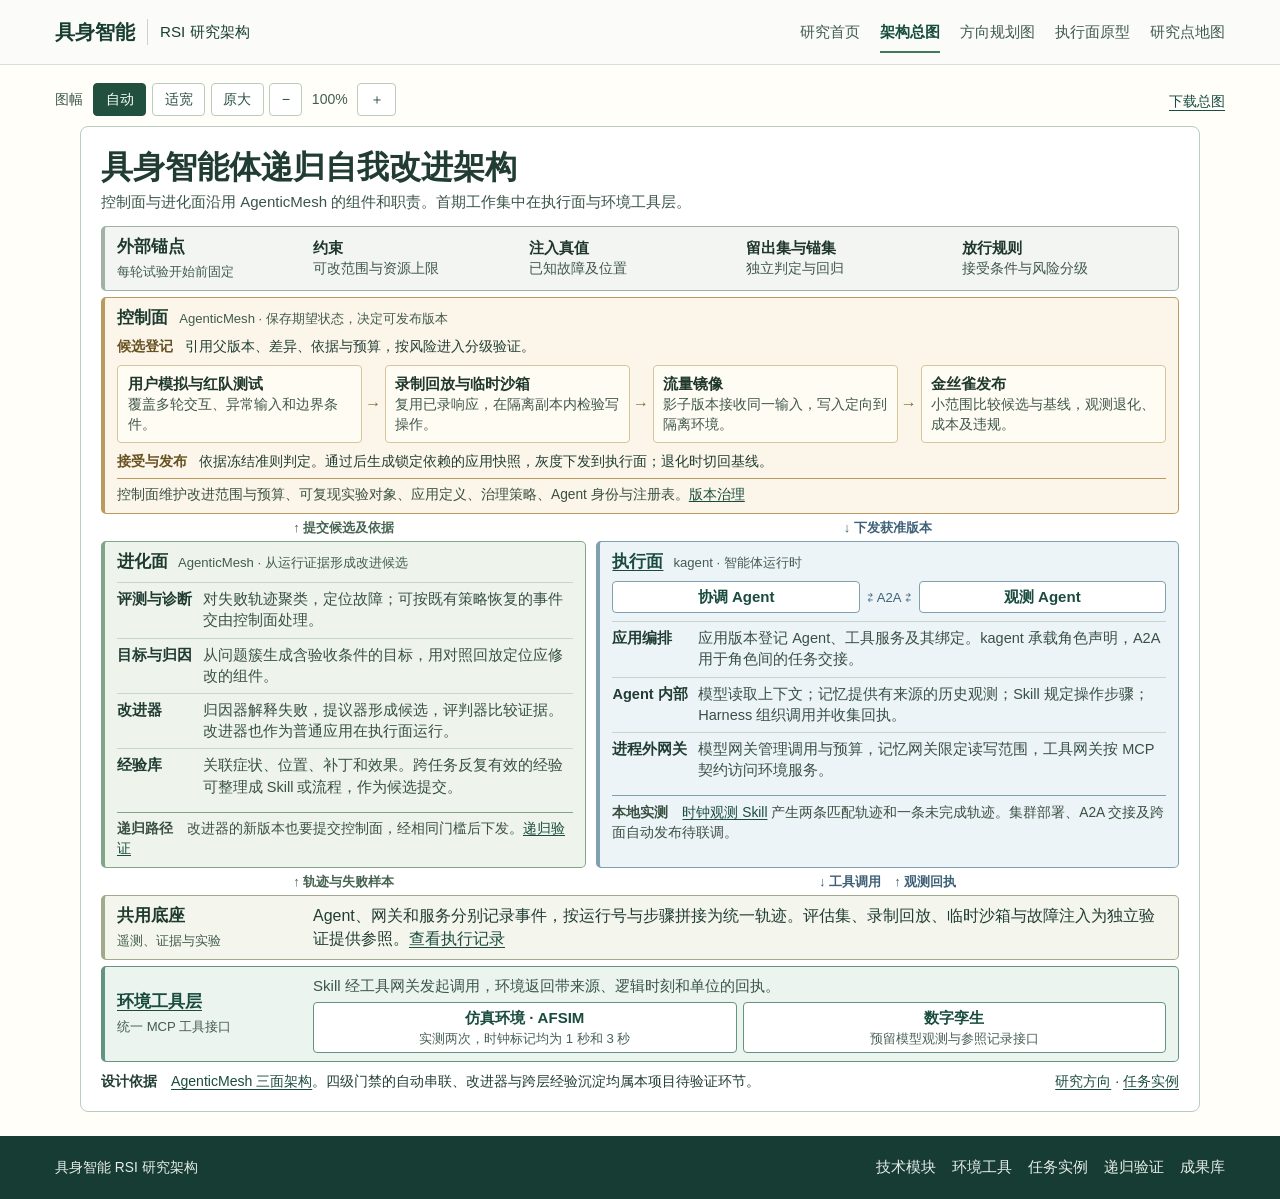
==== architecture.html @ 50df6689 "Restore the research homepage and document the AgenticMesh design baseline" ====
<!doctype html>
<html lang="zh-CN"><head><meta charset="utf-8"><meta name="viewport" content="width=device-width,initial-scale=1">
<meta name="theme-color" content="#123c36"><meta name="description" content="三面架构总览，含组件关系、证据流向、验证状态和环境接入。">
<title>架构总图 · 具身智能 RSI</title>
<link rel="stylesheet" href="./framework.css">
<link rel="stylesheet" href="./guide.css?v=overview-2">
<script src="./framework.js?v=overview-2" defer></script>
<script src="./diagram-view.js" defer></script>
</head>
<body id="top" data-page="architecture"><a class="skip" href="#content">跳到正文</a>
<header class="site-guide"><div class="guide-wrap guide-bar"><a class="guide-brand" href="./index.html"><b>具身智能</b><span>RSI 研究架构</span></a><nav class="guide-nav" aria-label="主导航"><a href="./index.html">研究首页</a><a href="./architecture.html" aria-current="page">架构总图</a><a href="./directions.html">方向规划图</a><a href="./execution.html">执行面原型</a><a href="./topics.html">研究点地图</a></nav></div></header>
<main id="content">
<section class="diagram-page" id="architecture"><div class="diagram-view">
<a class="export-poster" download href="./rsi-architecture-v1.6.jpg">下载总图</a>
<div class="diagram-tools" role="group" aria-label="架构总图缩放" hidden>
  <span class="zoom-label">图幅</span><button type="button" data-zoom="auto" aria-pressed="true">自动</button><button type="button" data-zoom="fit" aria-pressed="false">适宽</button><button type="button" data-zoom="original" aria-pressed="false">原大</button>
  <button type="button" data-zoom="smaller" aria-label="缩小图幅">−</button><span class="zoom-amount" aria-live="polite"></span><button type="button" data-zoom="larger" aria-label="放大图幅">＋</button><span class="pan-hint" hidden>可横向滚动查看</span>
</div>
<div class="diagram-scroll" tabindex="0" role="region" aria-label="架构总图图面"><div class="diagram-stage"><div class="diagram-sheet"><figure class="overview-poster" id="framework" aria-labelledby="poster-title">
<figcaption class="poster-heading"><div><h1 id="poster-title">具身智能体递归自我改进架构</h1><p>控制面与进化面沿用 AgenticMesh 的组件和职责。首期工作集中在执行面与环境工具层。</p></div></figcaption>
<div class="poster-band frozen"><div class="poster-label"><h2>外部锚点</h2><small>每轮试验开始前固定</small></div><div class="anchor-terms"><span><b>约束</b>可改范围与资源上限</span><span><b>注入真值</b>已知故障及位置</span><span><b>留出集与锚集</b>独立判定与回归</span><span><b>放行规则</b>接受条件与风险分级</span></div></div>
<section class="poster-band decision wide-band" id="control"><div class="poster-label"><h2>控制面</h2><small>AgenticMesh · 保存期望状态，决定可发布版本</small></div>
<div class="gate-ends"><b>候选登记</b><span>引用父版本、差异、依据与预算，按风险进入分级验证。</span></div>
<ol class="gates"><li><b>用户模拟与红队测试</b><span>覆盖多轮交互、异常输入和边界条件。</span></li><li><b>录制回放与临时沙箱</b><span>复用已录响应，在隔离副本内检验写操作。</span></li><li><b>流量镜像</b><span>影子版本接收同一输入，写入定向到隔离环境。</span></li><li><b>金丝雀发布</b><span>小范围比较候选与基线，观测退化、成本及违规。</span></li></ol>
<div class="gate-ends"><b>接受与发布</b><span>依据冻结准则判定。通过后生成锁定依赖的应用快照，灰度下发到执行面；退化时切回基线。</span></div>
<p class="plane-foot">控制面维护改进范围与预算、可复现实验对象、应用定义、治理策略、Agent 身份与注册表。<a href="./modules.html#work-release">版本治理</a></p></section>
<div class="direction-lines"><span>↑ 提交候选及依据</span><span>↓ 下发获准版本</span></div>
<div class="poster-pair"><section class="poster-plane evolve" id="evolution"><div class="poster-label"><h2>进化面</h2><small>AgenticMesh · 从运行证据形成改进候选</small></div>
<dl class="plane-spec"><div><dt>评测与诊断</dt><dd>对失败轨迹聚类，定位故障；可按既有策略恢复的事件交由控制面处理。</dd></div>
<div><dt>目标与归因</dt><dd>从问题簇生成含验收条件的目标，用对照回放定位应修改的组件。</dd></div>
<div><dt>改进器</dt><dd>归因器解释失败，提议器形成候选，评判器比较证据。改进器也作为普通应用在执行面运行。</dd></div>
<div><dt>经验库</dt><dd>关联症状、位置、补丁和效果。跨任务反复有效的经验可整理成 Skill 或流程，作为候选提交。</dd></div></dl>
<p class="plane-foot"><b>递归路径</b>　改进器的新版本也要提交控制面，经相同门槛后下发。<a href="./recursion.html">递归验证</a></p></section>
<section class="poster-plane run" id="execution"><div class="poster-label"><h2><a href="./execution.html">执行面</a></h2><small>kagent · 智能体运行时</small></div>
<div class="role-flow"><a href="./modules.html#work-runtime">协调 Agent</a><span>⇄ A2A ⇄</span><a href="./execution.html">观测 Agent</a></div>
<dl class="plane-spec"><div><dt>应用编排</dt><dd>应用版本登记 Agent、工具服务及其绑定。kagent 承载角色声明，A2A 用于角色间的任务交接。</dd></div>
<div><dt>Agent 内部</dt><dd>模型读取上下文；记忆提供有来源的历史观测；Skill 规定操作步骤；Harness 组织调用并收集回执。</dd></div>
<div><dt>进程外网关</dt><dd>模型网关管理调用与预算，记忆网关限定读写范围，工具网关按 MCP 契约访问环境服务。</dd></div></dl>
<p class="plane-foot"><b>本地实测</b>　<a href="./execution.html">时钟观测 Skill</a> 产生两条匹配轨迹和一条未完成轨迹。集群部署、A2A 交接及跨面自动发布待联调。</p></section></div>
<div class="direction-lines"><span>↑ 轨迹与失败样本</span><span>↓ 工具调用　↑ 观测回执</span></div>
<div class="poster-band evidence"><div class="poster-label"><h2>共用底座</h2><small>遥测、证据与实验</small></div><div>Agent、网关和服务分别记录事件，按运行号与步骤拼接为统一轨迹。评估集、录制回放、临时沙箱与故障注入为独立验证提供参照。<a href="./execution.html#execution-prototype">查看执行记录</a></div></div>
<div class="poster-band environment" id="environment-tools"><div class="poster-label"><h2><a href="./environment.html">环境工具层</a></h2><small>统一 MCP 工具接口</small></div><div class="env-content"><p>Skill 经工具网关发起调用，环境返回带来源、逻辑时刻和单位的回执。</p><div class="poster-nodes"><a href="./environment.html#tool-contract"><strong>仿真环境 · AFSIM</strong><span>实测两次，时钟标记均为 1 秒和 3 秒</span></a><a href="./environment.html#digital-twin"><strong>数字孪生</strong><span>预留模型观测与参照记录接口</span></a></div></div></div>
<div class="poster-use"><span><b>设计依据</b>　<a href="http://admire.buaanlsde.cn/rsi/three-planes.html">AgenticMesh 三面架构</a>。四级门禁的自动串联、改进器与跨层经验沉淀均属本项目待验证环节。</span><span><a href="./directions.html">研究方向</a> · <a href="./cases.html">任务实例</a></span></div>
</figure></div></div></div>
</div></section>
</main>
<footer class="site-foot"><div class="guide-wrap"><span>具身智能 RSI 研究架构</span><nav aria-label="技术资料"><a href="./modules.html">技术模块</a><a href="./environment.html">环境工具</a><a href="./cases.html">任务实例</a><a href="./recursion.html">递归验证</a><a href="./assets.html">成果库</a></nav></div></footer>
</body></html>
---- framework.css ----
:root {
  color-scheme: light;
  --ink: #19352f;
  --muted: #496259;
  --green: #174e43;
  --line: #ccd7cd;
  --pale: #eef3eb;
  --cream: #fffef9;
  --gold: #ad531f;
  --sans: Inter, "Microsoft YaHei", "PingFang SC", sans-serif;
  --serif: "Noto Serif CJK SC", "Source Han Serif SC", SimSun, serif;
  --mono: "IBM Plex Mono", Consolas, monospace;
}
* { box-sizing: border-box; }
html { scroll-behavior: smooth; scroll-padding-top: 1rem; }
body { margin: 0; background: var(--cream); color: var(--ink); font: 1rem/1.75 var(--sans); }
h1, h2, h3, p, figure, ol { margin: 0; }
a { color: var(--green); text-underline-offset: .25em; }
a:focus-visible, summary:focus-visible { outline: 3px solid #ac642d; outline-offset: 4px; }
.wrap { width: min(1170px, calc(100% - 80px)); margin-inline: auto; }
.skip { position: absolute; top: -80px; left: 14px; z-index: 2; padding: 9px; background: white; }
.skip:focus { top: 8px; }
.bar, nav, .brand, .actions { display: flex; align-items: center; }
.bar { justify-content: space-between; min-height: 69px; gap: 20px; }
header, .lead, .band { border-bottom: 1px solid var(--line); }
nav, .actions { gap: 23px; flex-wrap: wrap; }
nav a, .brand { text-decoration: none; }
nav a:hover, .brand:hover { text-decoration: underline; }
nav a { font-size: .91rem; }
.nav-topic { font-weight: 700; }
.brand { gap: 12px; white-space: nowrap; }
.brand b { font: 700 1.3rem/1.3 var(--serif); }
.brand span { padding-left: 12px; border-left: 1px solid var(--line); font-size: .94rem; }
.lead { background: linear-gradient(110deg,#eff3e9,#f5f5eb); }
.lead-inner { display: grid; grid-template-columns: 1.03fr 1fr; gap: 7%; align-items: center; padding-block: clamp(48px,6vw,82px); }
.kicker { color: var(--green); font-size: .82rem; font-weight: 700; letter-spacing: .07em; }
h1 { margin: 16px 0; font: 700 clamp(3.05rem,5.2vw,5rem)/1.12 var(--serif); }
h1 em { color: var(--green); font-style: normal; }
h2 { font: 700 clamp(1.75rem,3.3vw,2.75rem)/1.3 var(--serif); margin-top: 6px; }
h3 { font-size: 1.13rem; line-height: 1.6; }
.intro, .section-head>p, .domain p, .handoff p, .road p, .students p { color: var(--muted); }
.actions { margin-top: 24px; }
.button { display: inline-block; padding: .62em 1.18em; border-radius: 4px; background: var(--green); color: white; text-decoration: none; font-weight: 650; }
.button:hover { background: #216451; }
.text-link { font-size: .95rem; }
.hero-map { padding: clamp(23px,3vw,40px); color: #eff6e9; border-radius: 9px; background: radial-gradient(ellipse at bottom right,#295b4d,#143a34 80%); }
.hero-map figcaption { color: #bdd5c6; font-size: .9rem; margin-bottom: 20px; }
.map-root { position: relative; padding: 10px 8px; margin: auto auto 22px; width: fit-content; max-width: 100%; text-align: center; font: 700 clamp(1.05rem,1.8vw,1.4rem)/1.4 var(--serif); }
.map-root::after { content: ''; position: absolute; left: 50%; top: 100%; height: 23px; border-left: 1px solid #8ab09b; }
.map-branches { display: grid; grid-template-columns: repeat(3,1fr); }
.map-branches a { position: relative; display: grid; justify-items: center; gap: 3px; padding: 18px 1px 5px; color: white; text-decoration: none; }
.map-branches a:hover b { text-decoration: underline; }
.map-branches a::before { content: ''; position: absolute; top: 0; left: 0; right: 0; border-top: 1px solid #8ab09b; }
.map-branches a:first-child::before { left: 50%; }
.map-branches a:last-child::before { right: 50%; }
.map-branches a::after { content: ''; position: absolute; top: 0; left: 50%; height: 12px; border-left: 1px solid #8ab09b; }
.map-branches small, .section-id { font: .86rem/1.5 var(--mono); }
.map-branches small { color: #a9cbb6; }
.map-floor { display: flex; justify-content: space-evenly; flex-wrap: wrap; gap: 8px; margin-top: 19px; border-block: 1px solid #5e8475; padding: 9px 0; color: #dcebdc; }
.hero-map p { margin-top: 12px; color: #c1d9c7; font-size: .84rem; }
.section { padding-block: clamp(45px,5.5vw,75px); }
.section-head { display: grid; grid-template-columns: 1fr 1fr; gap: 6%; align-items: end; margin-bottom: 27px; }
.tracks, .planes, .asset-list { display: grid; grid-template-columns: repeat(3,minmax(0,1fr)); gap: 24px; }
.track, .planes article, .asset-list>div { padding: 15px 0 8px; border-top: 2px solid var(--green); }
.track p:not(.section-id), .planes p, .asset-list p { color: var(--muted); font-size: .94rem; }
.track .section-id { margin-bottom: 4px; color: var(--gold); }
.track .big-q { margin: 9px 0; color: var(--ink) !important; font-size: 1.05rem !important; font-weight: 600; }
details summary { cursor: pointer; font-weight: 600; }
.track details { font-size: .9rem; margin: 14px 0; }
.track details p { margin-top: 6px; }
.track>a { font-size: .9rem; }
.domain, .handoff { border-left: 3px solid #a2b9a4; margin-top: 25px; padding: 7px 0 7px 17px; }
.domain strong, .handoff h3 { display: block; margin-bottom: 3px; }
.band { background: var(--pale); border-top: 1px solid var(--line); }
.planes article { background: var(--cream); padding: 17px 20px 20px; }
.planes small { display: block; margin-top: 12px; color: var(--muted); }
.planes b { font-size: .93rem; }
.road { list-style: none; padding: 0; counter-reset: step; }
.road li { counter-increment: step; display: grid; grid-template-columns: 48px 1fr; gap: 12px; border-top: 1px solid var(--line); padding: 14px 0; }
.road li::before { content: counter(step, decimal-leading-zero); color: var(--gold); font: 1rem/1.75 var(--mono); }
.road small { color: var(--green); }
.asset-list span { display: block; color: var(--muted); font-size: .82rem; }
.asset-list a { font-weight: 650; }
.asset-link { margin-top: 18px; font-size: .9rem; }
.worked { margin-top: 22px; padding: 16px 20px; background: var(--cream); border: 1px solid var(--line); }
.worked>div { padding-top: 10px; }
.table-scroll { overflow-x: auto; }
table { width: 100%; border-collapse: collapse; margin: 8px 0 13px; font-size: .92rem; }
caption { text-align: left; padding: 4px 0; color: var(--muted); }
th, td { text-align: left; padding: 6px 10px; border-bottom: 1px solid var(--line); }
.students { display: grid; grid-template-columns: 1.5fr 1fr; gap: 7%; align-items: center; }
.students>div:last-child { display: grid; justify-items: start; gap: 11px; }
.students p:not(.kicker) { margin-top: 9px; }
footer { background: #153b33; color: #d3e5d6; font-size: .86rem; }
footer a { color: #eaf4e9; }
@media (max-width: 820px) {
  .wrap { width: calc(100% - 40px); }
  .bar { flex-wrap: wrap; gap: 7px; padding-block: 12px; }
  nav { gap: 8px 17px; }
  .lead-inner, .section-head { gap: 24px; }
  .tracks, .planes, .asset-list { gap: 16px; }
}
@media (max-width: 680px) {
  .lead-inner, .section-head, .students, .tracks, .planes, .asset-list { grid-template-columns: 1fr; }
  .lead-inner { padding-block: 32px; }
  .section-head { gap: 10px; }
  .hero-map { padding: 20px; }
  .students { gap: 18px; }
  .road li { grid-template-columns: 34px 1fr; }
  .bar { align-items: flex-start; }
  .actions { gap: 14px; }
  th, td { padding: 4px; }
  .worked { padding: 13px; }
}
@media (prefers-reduced-motion: reduce) {
  html { scroll-behavior: auto; }
}
@media print {
  header nav, .skip, .actions, footer { display: none; }
  .section, .lead-inner { padding-block: 16px; }
  .wrap { width: 96%; }
  .track, .planes article, .worked, .road li { break-inside: avoid; }
}
---- guide.css ----
.site-guide { background: #fbfcf9; border-bottom: 1px solid #d3dfd8; }
.guide-wrap, .diagram-page { width: min(1170px, calc(100% - 80px)); margin-inline: auto; }
.guide-bar, .guide-brand, .guide-nav { display: flex; align-items: center; }
.guide-bar { min-height: 64px; justify-content: space-between; gap: 12px 24px; }
.guide-brand { gap: 12px; color: #193d32; text-decoration: none; white-space: nowrap; }
.guide-brand b { font: 700 1.25rem/1.4 var(--serif,serif); }
.guide-brand span { border-left: 1px solid #c9d6cc; padding-left: 12px; font-size: .95rem; }
.guide-nav { flex-wrap: wrap; gap: 2px 20px; }
.guide-nav a { padding-block: 8px 6px; border-bottom: 2px solid transparent; font-size: .94rem; color: #405a50; text-decoration: none; white-space: nowrap; }
.guide-nav a:hover, .guide-nav a:focus-visible, .guide-nav a[aria-current] { color: #174d3e; border-color: #43795c; text-decoration: none; }
.guide-nav a[aria-current] { font-weight: 700; }
.home-result { display: grid; grid-template-columns: 2fr 1fr; gap: 1.75rem; padding-block: 1.3rem; border-block: 1px solid #b6c8b7; align-items: center; }
.home-result p { color: var(--muted); margin-top: .35rem; }
.home-result-links { display: grid; gap: .45rem; justify-self: end; }
.home-rows { margin: 0; }
.home-rows > div { display: grid; grid-template-columns: 12rem 1fr; gap: 1.5rem; padding-block: 1rem; border-top: 1px solid var(--line); }
.home-rows dt { font-weight: 700; }
.home-rows dd { margin: 0; color: var(--muted); }
.home-rows dd a { display: inline-block; }
.site-foot { background: #173c34; color: #e5eee8; }
.site-foot .guide-wrap { display: flex; flex-wrap: wrap; justify-content: space-between; align-items: center; gap: 10px 24px; padding-block: 19px; }
.site-foot nav { display: flex; flex-wrap: wrap; gap: 7px 16px; }
.site-foot nav a { color: #e5eee8; }
.detail-heading { margin: 5px 0 0; font: 700 clamp(1.85rem,3.2vw,2.7rem)/1.35 var(--serif); }
.twin-note { margin-top: 20px; border-top: 1px solid var(--line); padding-top: 14px; }
.twin-note h2 { font-size: 1.2rem; margin-bottom: 5px; }
.diagram-page { margin-block: 18px 24px; }
.overview-poster { padding: 1.25rem; margin: 0; background: #fff; border: 1px solid #b8ccc0; border-radius: 8px; color: #213d33; line-height: 1.45; }
.poster-heading { display: flex; gap: 10px 24px; justify-content: space-between; align-items: center; padding: 0 0 13px; }
.poster-heading h1 { font: 700 2rem/1.25 var(--serif); margin: 0 0 4px; }
.poster-heading p,.poster-plane p,.env-content p { color: #3a5448; font-size: .94rem; }
.poster-heading .poster-download { white-space: nowrap; font-weight: 650; font-size: .88rem; }
.overview-poster h2 { font: 700 1.06rem/1.4 var(--sans); margin: 0; color: #1e3a2f; }
.overview-poster a { color: #194c3e; text-underline-offset: .18em; }
.poster-band,.poster-plane { border: 1px solid var(--edge); border-left: 4px solid var(--edge); border-radius: 5px; background: var(--tint); padding: 8px 12px; }
.poster-band { display: grid; grid-template-columns: 11.5rem 1fr; align-items: center; gap: 4px 12px; }
.poster-band.frozen { --edge: #a1b1a7; --tint: #f2f5f2; margin-bottom: 6px; }
.poster-band.decision { --edge: #b99b5e; --tint: #fbf6e9; }
.poster-plane.evolve { --edge: #80a68a; --tint: #eef4ec; }
.poster-plane.run { --edge: #809faf; --tint: #edf4f8; }
.poster-band.evidence { --edge: #a2aa8d; --tint: #f4f5ed; }
.poster-band.environment { --edge: #639381; --tint: #ebf4ee; margin-top: 6px; }
.poster-label small { color: #425b50; font-size: .82rem; }
.poster-nodes { display: grid; grid-template-columns: repeat(3,minmax(0,1fr)); gap: 6px; }
.poster-nodes a,.role-flow a { display: grid; place-content: center; min-height: 40px; padding: 4px 7px; border: 1px solid var(--edge); border-radius: 4px; background: #fff; text-align: center; text-decoration: none; }
.poster-nodes a:hover,.role-flow a:hover { text-decoration: underline; background: #f7faf7; }
.poster-nodes strong,.role-flow a { font-size: .94rem; }
.poster-nodes span { font-size: .82rem; color: #486155; }
.direction-lines { display: grid; grid-template-columns: 1fr 1.2fr; align-items: center; gap: 10px; text-align: center; padding-block: 4px; font-size: .82rem; font-weight: 650; color: #476451; }
.direction-lines span+span { color: #3f6178; }
.poster-pair { display: grid; grid-template-columns: 1fr 1.2fr; gap: 10px; }
.poster-plane .poster-label { display: flex; flex-wrap: wrap; align-items: baseline; gap: 2px 10px; }
.poster-plane .poster-nodes,.role-flow { margin: 7px 0; }
.poster-plane p + p { margin-top: 5px; }
.role-flow { display: grid; grid-template-columns: 1fr auto 1fr; align-items: center; gap: 7px; }
.role-flow span { font-size: .82rem; color: #3f6178; }
.role-flow a { min-height: 32px; font-weight: 650; }
.env-content .poster-nodes { grid-template-columns: 1fr 1fr; margin-top: 5px; }
.poster-use { display: flex; justify-content: space-between; align-items: baseline; flex-wrap: wrap; gap: 6px 14px; padding-top: 9px; font-size: .88rem; }
.anchor-terms, .gates { display: grid; grid-template-columns: repeat(4,minmax(0,1fr)); gap: .8rem; }
.anchor-terms span, .gates span { display: block; color: #40574b; font-size: .86rem; }
.anchor-terms b, .gates b { display: block; color: #20382c; font-size: .94rem; }
.wide-band { display: block; }
.wide-band .poster-label { display: flex; align-items: baseline; gap: .7rem; }
.gate-ends { display: flex; align-items: baseline; gap: .75rem; margin-top: .4rem; font-size: .9rem; }
.gate-ends b { flex: none; color: #695222; }
.gates { list-style: none; margin: .5rem 0; padding: 0; gap: 1.4rem; }
.gates li { position: relative; background: #fffcf4; border: 1px solid #d8c59a; border-radius: 4px; padding: .45rem .6rem; }
.gates li:not(:last-child)::after { content: '→'; position: absolute; top: 50%; left: calc(100% + .23rem); transform: translateY(-50%); color: #866a37; }
.plane-spec { margin: .5rem 0; font-size: .91rem; }
.plane-spec > div { display: grid; grid-template-columns: 5.5em 1fr; gap: .35rem; border-top: 1px solid #c6d6cb; padding: .38rem 0; }
.plane-spec dt { font-weight: 650; }
.plane-spec dd { margin: 0; color: #385045; }
.overview-poster .plane-foot { border-top: 1px solid var(--edge); margin-top: .4rem; padding-top: .4rem; color: #3a5042; font-size: .86rem; }
.diagram-view { min-width: 0; }
.export-poster { float: right; font-size: .9rem; padding-block: .35rem; margin-left: .6rem; }
.diagram-scroll { clear: both; }
.diagram-tools { display: flex; align-items: center; flex-wrap: wrap; gap: .35rem; margin: 0 0 .65rem; font: .875rem/1.5 var(--sans); color: #425c50; }
.diagram-tools [hidden], .diagram-tools[hidden] { display: none; }
.zoom-label { margin-right: .3rem; }
.diagram-tools button { font: inherit; border: 1px solid #baccc0; border-radius: 4px; color: #294e40; background: white; padding: .3rem .72rem; cursor: pointer; }
.diagram-tools button[aria-pressed="true"] { background: #21503e; border-color: #21503e; color: white; }
.zoom-amount { min-width: 3.1em; text-align: center; font-variant-numeric: tabular-nums; }
.diagram-tools button:disabled { opacity: .45; }
.diagram-scroll { max-width: 100%; overflow-x: auto; overscroll-behavior-x: contain; }
.diagram-scroll:focus-visible { outline: 2px solid #43795c; outline-offset: 2px; }
.diagram-stage { position: relative; width: 70rem; margin-inline: auto; overflow: hidden; }
.diagram-sheet { display: flow-root; width: 70rem; transform-origin: left top; }
.diagram-sheet .layer-matrix { margin: 0; }
@media(max-width:800px) {
  .guide-wrap,.diagram-page { width: calc(100% - 32px); }
  .guide-bar { flex-wrap: wrap; gap: 3px 16px; padding-block: 10px 5px; }
  .guide-nav { gap: 0 12px; }
  .guide-nav a { padding-block: 6px; font-size: .9rem; }
}
@media(max-width:660px) {
  .home-rows > div,.home-result { grid-template-columns: 1fr; gap: .25rem; }
  .home-result-links { margin-top: .6rem; justify-self: start; }
  .guide-nav { width: 100%; }
}
@media print {
  .site-guide,.site-foot,.export-poster,.diagram-tools { display: none; }
  .diagram-scroll,.diagram-stage { overflow: visible; }
  .diagram-stage,.diagram-sheet { width: 100% !important; height: auto !important; transform: none !important; }
  .diagram-page { width: 100%; margin: 0; }
  .overview-poster { break-inside: avoid; print-color-adjust: exact; }
}
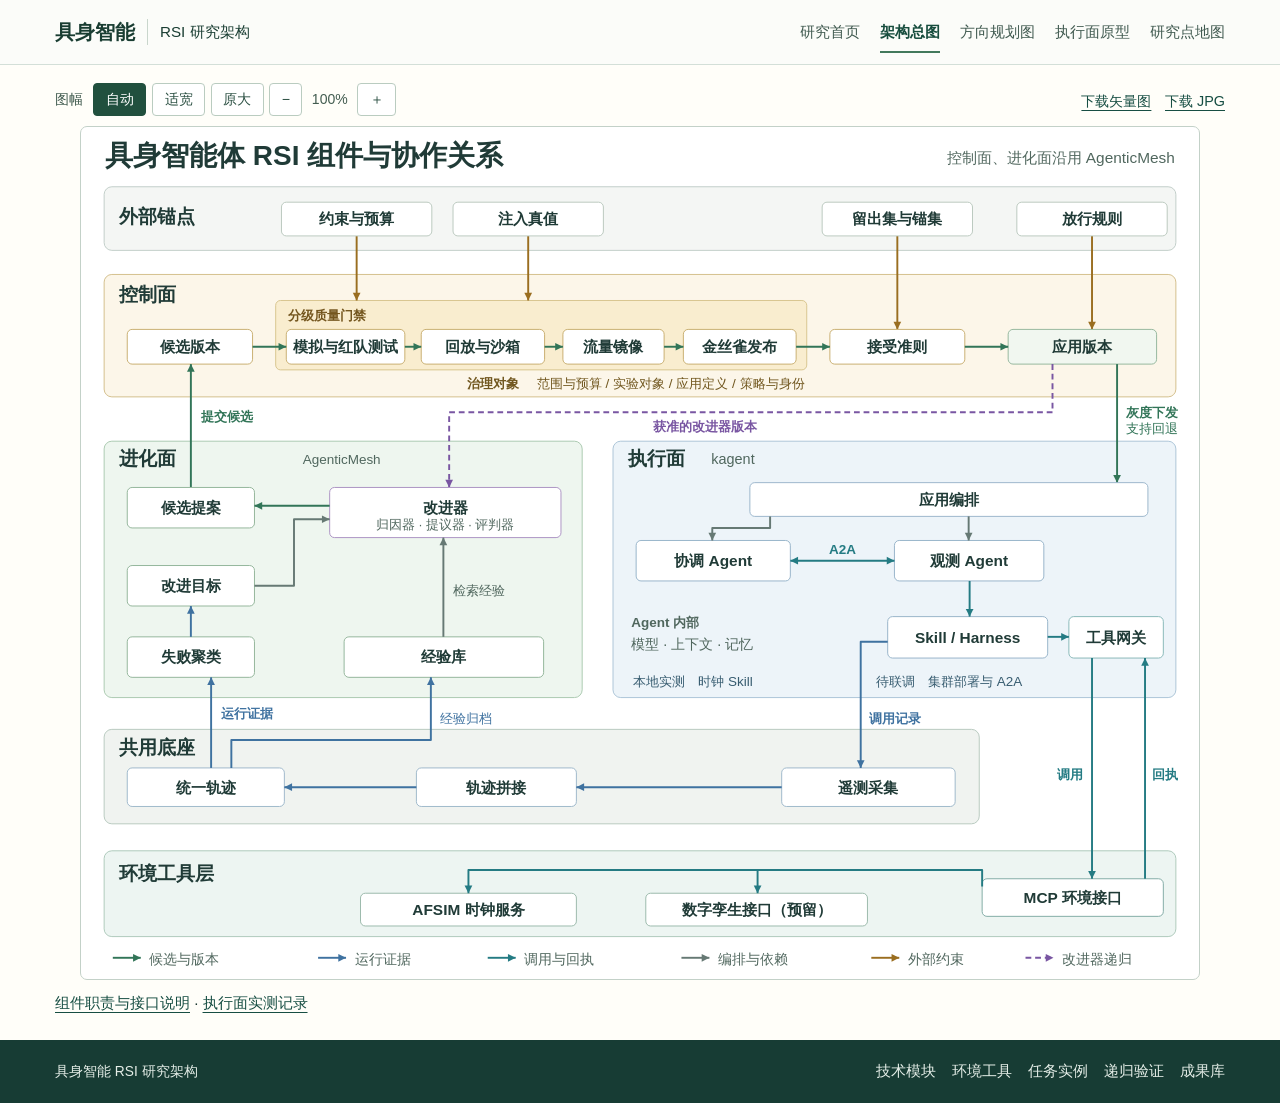
==== commit baeb1e44: "Redraw the RSI overview around component interactions and evidence flow" ====
--- a/architecture.html
+++ b/architecture.html
@@ -1,48 +1,39 @@
-<!doctype html>
-<html lang="zh-CN"><head><meta charset="utf-8"><meta name="viewport" content="width=device-width,initial-scale=1">
-<meta name="theme-color" content="#123c36"><meta name="description" content="三面架构总览，含组件关系、证据流向、验证状态和环境接入。">
-<title>架构总图 · 具身智能 RSI</title>
-<link rel="stylesheet" href="./framework.css">
-<link rel="stylesheet" href="./guide.css?v=overview-2">
-<script src="./framework.js?v=overview-2" defer></script>
+<!doctype html>
+<html lang="zh-CN"><head><meta charset="utf-8"><meta name="viewport" content="width=device-width,initial-scale=1">
+<meta name="theme-color" content="#123c36"><meta name="description" content="三面架构总览，含组件关系、证据流向、验证状态和环境接入。">
+<title>架构总图 · 具身智能 RSI</title>
+<link rel="stylesheet" href="./framework.css">
+<link rel="stylesheet" href="./guide.css?v=overview-2">
+<script src="./framework.js?v=overview-2" defer></script>
 <script src="./diagram-view.js" defer></script>
-</head>
-<body id="top" data-page="architecture"><a class="skip" href="#content">跳到正文</a>
-<header class="site-guide"><div class="guide-wrap guide-bar"><a class="guide-brand" href="./index.html"><b>具身智能</b><span>RSI 研究架构</span></a><nav class="guide-nav" aria-label="主导航"><a href="./index.html">研究首页</a><a href="./architecture.html" aria-current="page">架构总图</a><a href="./directions.html">方向规划图</a><a href="./execution.html">执行面原型</a><a href="./topics.html">研究点地图</a></nav></div></header>
-<main id="content">
-<section class="diagram-page" id="architecture"><div class="diagram-view">
-<a class="export-poster" download href="./rsi-architecture-v1.6.jpg">下载总图</a>
+<style>
+  .relation-poster { position: relative; margin: 0; border: 1px solid #c3d1c8; border-radius: 7px; background: white; }
+  .relation-poster object, .relation-poster img { display: block; width: 100%; aspect-ratio: 1160/884; height: auto; }
+  .relation-poster .fragment { position: absolute; width: 1px; height: 1px; pointer-events: none; }
+  .figure-name { position: absolute; width: 1px; height: 1px; overflow: hidden; clip-path: inset(50%); margin: 0; }
+  .map-downloads { display: flex; gap: .85rem; }
+  .map-notes { margin-top: .6rem; font-size: .94rem; }
+</style>
+</head>
+<body id="top" data-page="architecture"><a class="skip" href="#content">跳到正文</a>
+<header class="site-guide"><div class="guide-wrap guide-bar"><a class="guide-brand" href="./index.html"><b>具身智能</b><span>RSI 研究架构</span></a><nav class="guide-nav" aria-label="主导航"><a href="./index.html">研究首页</a><a href="./architecture.html" aria-current="page">架构总图</a><a href="./directions.html">方向规划图</a><a href="./execution.html">执行面原型</a><a href="./topics.html">研究点地图</a></nav></div></header>
+<main id="content">
+<section class="diagram-page" id="architecture"><div class="diagram-view">
+<div class="export-poster map-downloads"><a download href="./rsi-architecture-v1.7.svg">下载矢量图</a><a download href="./rsi-architecture-v1.7.jpg">下载 JPG</a></div>
 <div class="diagram-tools" role="group" aria-label="架构总图缩放" hidden>
   <span class="zoom-label">图幅</span><button type="button" data-zoom="auto" aria-pressed="true">自动</button><button type="button" data-zoom="fit" aria-pressed="false">适宽</button><button type="button" data-zoom="original" aria-pressed="false">原大</button>
-  <button type="button" data-zoom="smaller" aria-label="缩小图幅">−</button><span class="zoom-amount" aria-live="polite"></span><button type="button" data-zoom="larger" aria-label="放大图幅">＋</button><span class="pan-hint" hidden>可横向滚动查看</span>
+  <button type="button" data-zoom="smaller" aria-label="缩小图幅">−</button><span class="zoom-amount" aria-live="polite"></span><button type="button" data-zoom="larger" aria-label="放大图幅">＋</button><span class="pan-hint" hidden>可横向滚动查看</span>
 </div>
-<div class="diagram-scroll" tabindex="0" role="region" aria-label="架构总图图面"><div class="diagram-stage"><div class="diagram-sheet"><figure class="overview-poster" id="framework" aria-labelledby="poster-title">
-<figcaption class="poster-heading"><div><h1 id="poster-title">具身智能体递归自我改进架构</h1><p>控制面与进化面沿用 AgenticMesh 的组件和职责。首期工作集中在执行面与环境工具层。</p></div></figcaption>
-<div class="poster-band frozen"><div class="poster-label"><h2>外部锚点</h2><small>每轮试验开始前固定</small></div><div class="anchor-terms"><span><b>约束</b>可改范围与资源上限</span><span><b>注入真值</b>已知故障及位置</span><span><b>留出集与锚集</b>独立判定与回归</span><span><b>放行规则</b>接受条件与风险分级</span></div></div>
-<section class="poster-band decision wide-band" id="control"><div class="poster-label"><h2>控制面</h2><small>AgenticMesh · 保存期望状态，决定可发布版本</small></div>
-<div class="gate-ends"><b>候选登记</b><span>引用父版本、差异、依据与预算，按风险进入分级验证。</span></div>
-<ol class="gates"><li><b>用户模拟与红队测试</b><span>覆盖多轮交互、异常输入和边界条件。</span></li><li><b>录制回放与临时沙箱</b><span>复用已录响应，在隔离副本内检验写操作。</span></li><li><b>流量镜像</b><span>影子版本接收同一输入，写入定向到隔离环境。</span></li><li><b>金丝雀发布</b><span>小范围比较候选与基线，观测退化、成本及违规。</span></li></ol>
-<div class="gate-ends"><b>接受与发布</b><span>依据冻结准则判定。通过后生成锁定依赖的应用快照，灰度下发到执行面；退化时切回基线。</span></div>
-<p class="plane-foot">控制面维护改进范围与预算、可复现实验对象、应用定义、治理策略、Agent 身份与注册表。<a href="./modules.html#work-release">版本治理</a></p></section>
-<div class="direction-lines"><span>↑ 提交候选及依据</span><span>↓ 下发获准版本</span></div>
-<div class="poster-pair"><section class="poster-plane evolve" id="evolution"><div class="poster-label"><h2>进化面</h2><small>AgenticMesh · 从运行证据形成改进候选</small></div>
-<dl class="plane-spec"><div><dt>评测与诊断</dt><dd>对失败轨迹聚类，定位故障；可按既有策略恢复的事件交由控制面处理。</dd></div>
-<div><dt>目标与归因</dt><dd>从问题簇生成含验收条件的目标，用对照回放定位应修改的组件。</dd></div>
-<div><dt>改进器</dt><dd>归因器解释失败，提议器形成候选，评判器比较证据。改进器也作为普通应用在执行面运行。</dd></div>
-<div><dt>经验库</dt><dd>关联症状、位置、补丁和效果。跨任务反复有效的经验可整理成 Skill 或流程，作为候选提交。</dd></div></dl>
-<p class="plane-foot"><b>递归路径</b>　改进器的新版本也要提交控制面，经相同门槛后下发。<a href="./recursion.html">递归验证</a></p></section>
-<section class="poster-plane run" id="execution"><div class="poster-label"><h2><a href="./execution.html">执行面</a></h2><small>kagent · 智能体运行时</small></div>
-<div class="role-flow"><a href="./modules.html#work-runtime">协调 Agent</a><span>⇄ A2A ⇄</span><a href="./execution.html">观测 Agent</a></div>
-<dl class="plane-spec"><div><dt>应用编排</dt><dd>应用版本登记 Agent、工具服务及其绑定。kagent 承载角色声明，A2A 用于角色间的任务交接。</dd></div>
-<div><dt>Agent 内部</dt><dd>模型读取上下文；记忆提供有来源的历史观测；Skill 规定操作步骤；Harness 组织调用并收集回执。</dd></div>
-<div><dt>进程外网关</dt><dd>模型网关管理调用与预算，记忆网关限定读写范围，工具网关按 MCP 契约访问环境服务。</dd></div></dl>
-<p class="plane-foot"><b>本地实测</b>　<a href="./execution.html">时钟观测 Skill</a> 产生两条匹配轨迹和一条未完成轨迹。集群部署、A2A 交接及跨面自动发布待联调。</p></section></div>
-<div class="direction-lines"><span>↑ 轨迹与失败样本</span><span>↓ 工具调用　↑ 观测回执</span></div>
-<div class="poster-band evidence"><div class="poster-label"><h2>共用底座</h2><small>遥测、证据与实验</small></div><div>Agent、网关和服务分别记录事件，按运行号与步骤拼接为统一轨迹。评估集、录制回放、临时沙箱与故障注入为独立验证提供参照。<a href="./execution.html#execution-prototype">查看执行记录</a></div></div>
-<div class="poster-band environment" id="environment-tools"><div class="poster-label"><h2><a href="./environment.html">环境工具层</a></h2><small>统一 MCP 工具接口</small></div><div class="env-content"><p>Skill 经工具网关发起调用，环境返回带来源、逻辑时刻和单位的回执。</p><div class="poster-nodes"><a href="./environment.html#tool-contract"><strong>仿真环境 · AFSIM</strong><span>实测两次，时钟标记均为 1 秒和 3 秒</span></a><a href="./environment.html#digital-twin"><strong>数字孪生</strong><span>预留模型观测与参照记录接口</span></a></div></div></div>
-<div class="poster-use"><span><b>设计依据</b>　<a href="http://admire.buaanlsde.cn/rsi/three-planes.html">AgenticMesh 三面架构</a>。四级门禁的自动串联、改进器与跨层经验沉淀均属本项目待验证环节。</span><span><a href="./directions.html">研究方向</a> · <a href="./cases.html">任务实例</a></span></div>
-</figure></div></div></div>
-</div></section>
-</main>
-<footer class="site-foot"><div class="guide-wrap"><span>具身智能 RSI 研究架构</span><nav aria-label="技术资料"><a href="./modules.html">技术模块</a><a href="./environment.html">环境工具</a><a href="./cases.html">任务实例</a><a href="./recursion.html">递归验证</a><a href="./assets.html">成果库</a></nav></div></footer>
-</body></html>
+<div class="diagram-scroll" tabindex="0" role="region" aria-label="架构总图图面"><div class="diagram-stage"><div class="diagram-sheet"><figure class="relation-poster" id="framework" aria-labelledby="poster-title">
+<figcaption class="figure-name"><h1 id="poster-title">具身智能体 RSI 组件与协作关系</h1></figcaption>
+<span class="fragment" id="control" style="left:2%;top:17%"></span>
+<span class="fragment" id="evolution" style="left:2%;top:36.8%"></span>
+<span class="fragment" id="execution" style="left:47.6%;top:36.8%"></span>
+<span class="fragment" id="environment-tools" style="left:2%;top:85%"></span>
+<object data="./rsi-architecture-v1.7.svg" type="image/svg+xml" width="1160" height="884" aria-label="架构组件与协作关系。点击组件可查看技术说明。">
+<img src="./rsi-architecture-v1.7.jpg" width="1160" height="884" alt="进化面提交候选，控制面验证并下发版本。执行面经 MCP 调用环境，遥测记录拼接为轨迹后回到进化面。">
+</object></figure></div></div></div>
+</div><p class="map-notes"><a href="./modules.html">组件职责与接口说明</a> · <a href="./execution.html">执行面实测记录</a></p></section>
+</main>
+<footer class="site-foot"><div class="guide-wrap"><span>具身智能 RSI 研究架构</span><nav aria-label="技术资料"><a href="./modules.html">技术模块</a><a href="./environment.html">环境工具</a><a href="./cases.html">任务实例</a><a href="./recursion.html">递归验证</a><a href="./assets.html">成果库</a></nav></div></footer>
+</body></html>
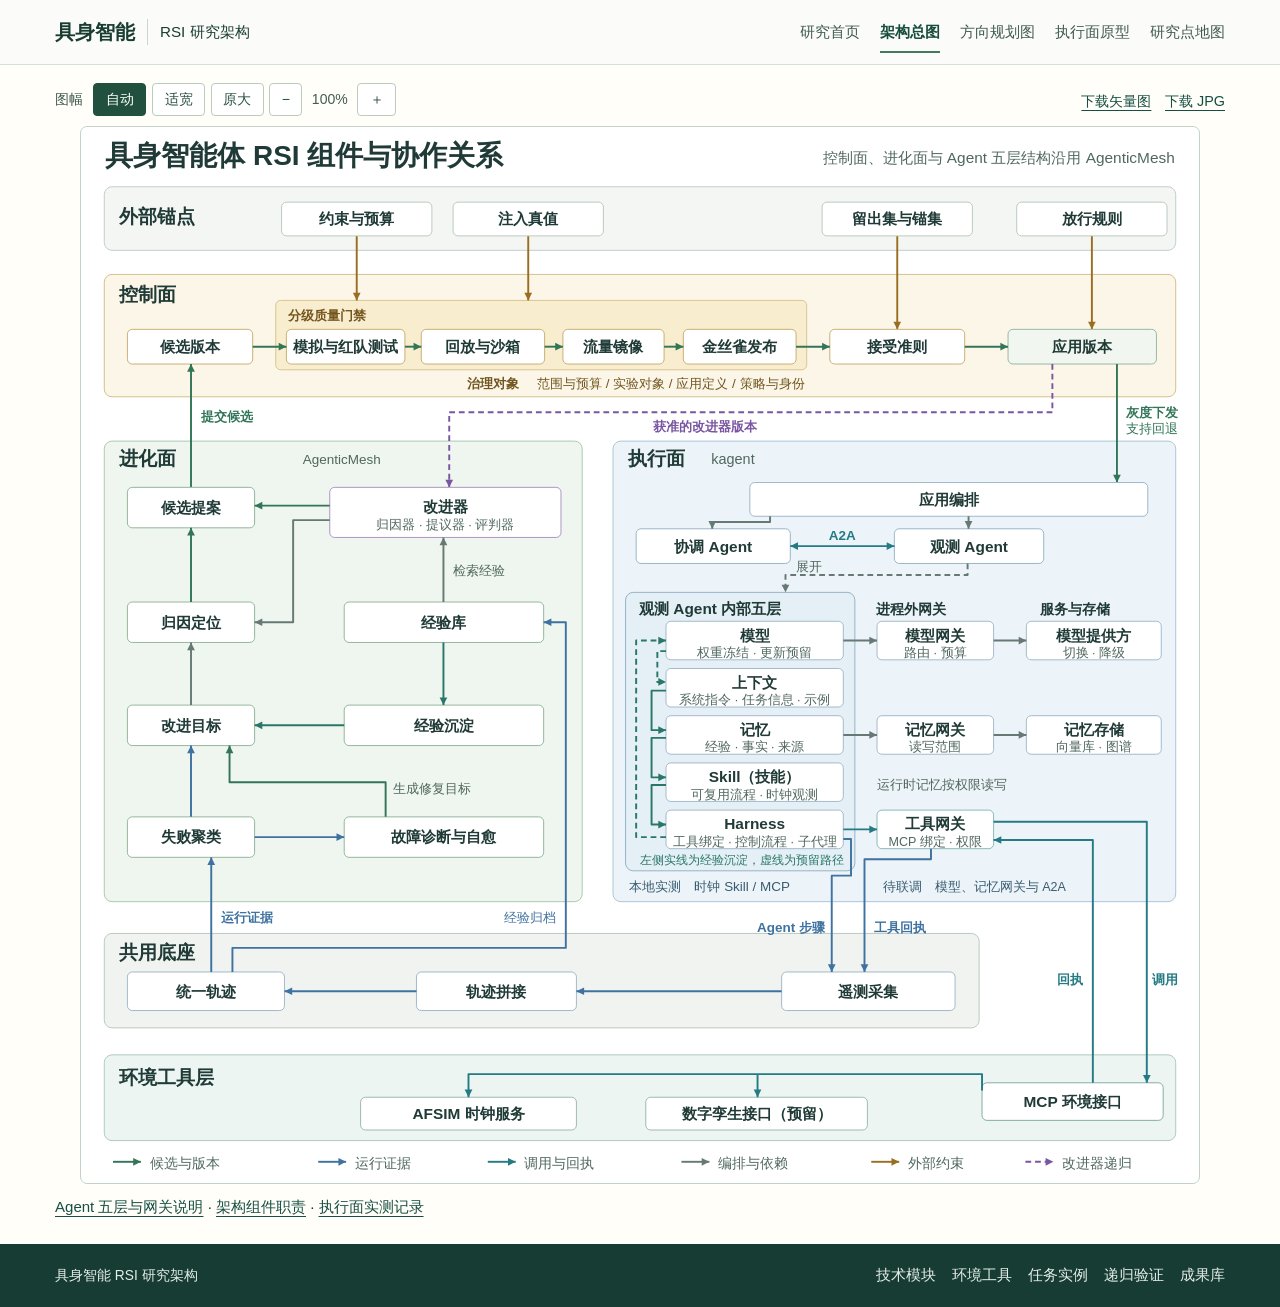
==== commit a1015dee: "Expand AgenticMesh agent layers and process-external gateways in the architecture map" ====
--- a/architecture.html
+++ b/architecture.html
@@ -8,7 +8,7 @@
 <script src="./diagram-view.js" defer></script>
 <style>
   .relation-poster { position: relative; margin: 0; border: 1px solid #c3d1c8; border-radius: 7px; background: white; }
-  .relation-poster object, .relation-poster img { display: block; width: 100%; aspect-ratio: 1160/884; height: auto; }
+  .relation-poster object, .relation-poster img { display: block; width: 100%; aspect-ratio: 1160/1096; height: auto; }
   .relation-poster .fragment { position: absolute; width: 1px; height: 1px; pointer-events: none; }
   .figure-name { position: absolute; width: 1px; height: 1px; overflow: hidden; clip-path: inset(50%); margin: 0; }
   .map-downloads { display: flex; gap: .85rem; }
@@ -19,21 +19,22 @@
 <header class="site-guide"><div class="guide-wrap guide-bar"><a class="guide-brand" href="./index.html"><b>具身智能</b><span>RSI 研究架构</span></a><nav class="guide-nav" aria-label="主导航"><a href="./index.html">研究首页</a><a href="./architecture.html" aria-current="page">架构总图</a><a href="./directions.html">方向规划图</a><a href="./execution.html">执行面原型</a><a href="./topics.html">研究点地图</a></nav></div></header>
 <main id="content">
 <section class="diagram-page" id="architecture"><div class="diagram-view">
-<div class="export-poster map-downloads"><a download href="./rsi-architecture-v1.7.svg">下载矢量图</a><a download href="./rsi-architecture-v1.7.jpg">下载 JPG</a></div>
+<div class="export-poster map-downloads"><a download href="./rsi-architecture-v1.8.svg">下载矢量图</a><a download href="./rsi-architecture-v1.8.jpg">下载 JPG</a></div>
 <div class="diagram-tools" role="group" aria-label="架构总图缩放" hidden>
   <span class="zoom-label">图幅</span><button type="button" data-zoom="auto" aria-pressed="true">自动</button><button type="button" data-zoom="fit" aria-pressed="false">适宽</button><button type="button" data-zoom="original" aria-pressed="false">原大</button>
   <button type="button" data-zoom="smaller" aria-label="缩小图幅">−</button><span class="zoom-amount" aria-live="polite"></span><button type="button" data-zoom="larger" aria-label="放大图幅">＋</button><span class="pan-hint" hidden>可横向滚动查看</span>
 </div>
 <div class="diagram-scroll" tabindex="0" role="region" aria-label="架构总图图面"><div class="diagram-stage"><div class="diagram-sheet"><figure class="relation-poster" id="framework" aria-labelledby="poster-title">
 <figcaption class="figure-name"><h1 id="poster-title">具身智能体 RSI 组件与协作关系</h1></figcaption>
-<span class="fragment" id="control" style="left:2%;top:17%"></span>
-<span class="fragment" id="evolution" style="left:2%;top:36.8%"></span>
-<span class="fragment" id="execution" style="left:47.6%;top:36.8%"></span>
-<span class="fragment" id="environment-tools" style="left:2%;top:85%"></span>
-<object data="./rsi-architecture-v1.7.svg" type="image/svg+xml" width="1160" height="884" aria-label="架构组件与协作关系。点击组件可查看技术说明。">
-<img src="./rsi-architecture-v1.7.jpg" width="1160" height="884" alt="进化面提交候选，控制面验证并下发版本。执行面经 MCP 调用环境，遥测记录拼接为轨迹后回到进化面。">
+<span class="fragment" id="control" style="left:2%;top:14%"></span>
+<span class="fragment" id="evolution" style="left:2%;top:29.7%"></span>
+<span class="fragment" id="execution" style="left:47.6%;top:29.7%"></span>
+<span class="fragment" id="agent-internals" style="left:48.7%;top:44%"></span>
+<span class="fragment" id="environment-tools" style="left:2%;top:87.8%"></span>
+<object data="./rsi-architecture-v1.8.svg" type="image/svg+xml" width="1160" height="1096" aria-label="三面架构与观测 Agent 内部五层。点击各层和网关查看职责。">
+<img src="./rsi-architecture-v1.8.jpg" width="1160" height="1096" alt="观测 Agent 含模型、上下文、记忆、Skill 和 Harness。模型与记忆分别经网关访问服务和存储，Harness 经工具网关调用环境。运行证据回到进化面，候选由控制面验证并发布。">
 </object></figure></div></div></div>
-</div><p class="map-notes"><a href="./modules.html">组件职责与接口说明</a> · <a href="./execution.html">执行面实测记录</a></p></section>
+</div><p class="map-notes"><a href="./modules.html#agent-layers">Agent 五层与网关说明</a> · <a href="./modules.html">架构组件职责</a> · <a href="./execution.html">执行面实测记录</a></p></section>
 </main>
 <footer class="site-foot"><div class="guide-wrap"><span>具身智能 RSI 研究架构</span><nav aria-label="技术资料"><a href="./modules.html">技术模块</a><a href="./environment.html">环境工具</a><a href="./cases.html">任务实例</a><a href="./recursion.html">递归验证</a><a href="./assets.html">成果库</a></nav></div></footer>
 </body></html>
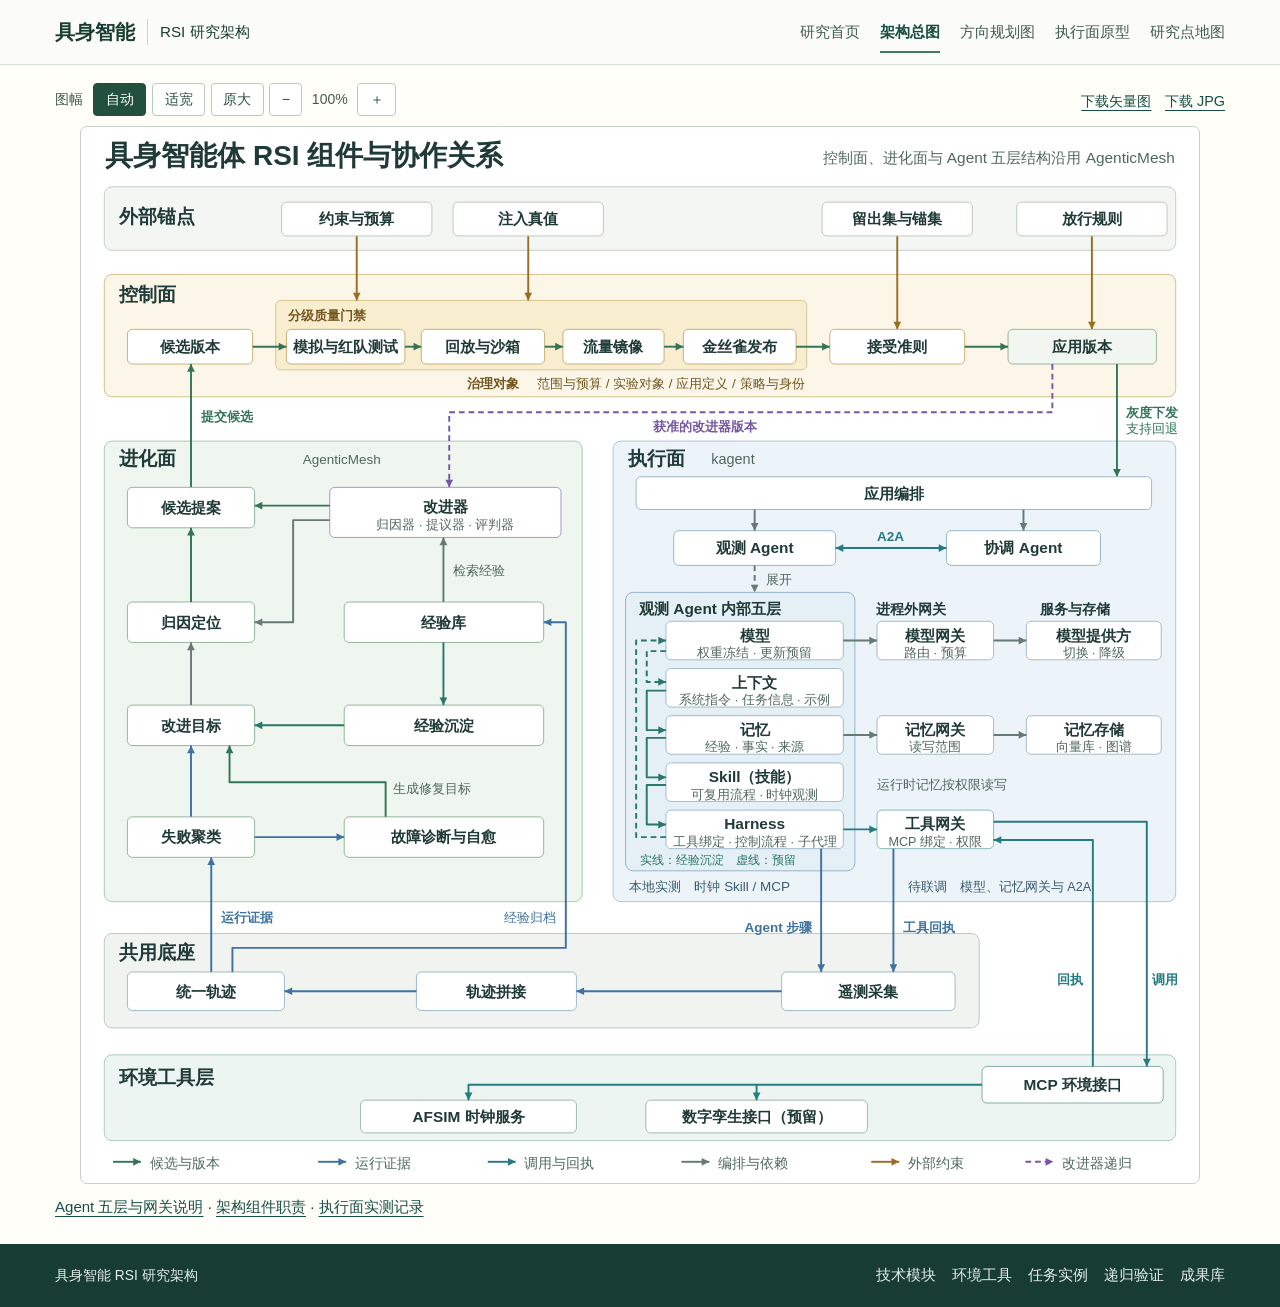
==== commit d7fd52ae: "Align architecture connectors and simplify agent and environment routing" ====
--- a/architecture.html
+++ b/architecture.html
@@ -19,7 +19,7 @@
 <header class="site-guide"><div class="guide-wrap guide-bar"><a class="guide-brand" href="./index.html"><b>具身智能</b><span>RSI 研究架构</span></a><nav class="guide-nav" aria-label="主导航"><a href="./index.html">研究首页</a><a href="./architecture.html" aria-current="page">架构总图</a><a href="./directions.html">方向规划图</a><a href="./execution.html">执行面原型</a><a href="./topics.html">研究点地图</a></nav></div></header>
 <main id="content">
 <section class="diagram-page" id="architecture"><div class="diagram-view">
-<div class="export-poster map-downloads"><a download href="./rsi-architecture-v1.8.svg">下载矢量图</a><a download href="./rsi-architecture-v1.8.jpg">下载 JPG</a></div>
+<div class="export-poster map-downloads"><a download href="./rsi-architecture-v1.8.1.svg">下载矢量图</a><a download href="./rsi-architecture-v1.8.1.jpg">下载 JPG</a></div>
 <div class="diagram-tools" role="group" aria-label="架构总图缩放" hidden>
   <span class="zoom-label">图幅</span><button type="button" data-zoom="auto" aria-pressed="true">自动</button><button type="button" data-zoom="fit" aria-pressed="false">适宽</button><button type="button" data-zoom="original" aria-pressed="false">原大</button>
   <button type="button" data-zoom="smaller" aria-label="缩小图幅">−</button><span class="zoom-amount" aria-live="polite"></span><button type="button" data-zoom="larger" aria-label="放大图幅">＋</button><span class="pan-hint" hidden>可横向滚动查看</span>
@@ -31,8 +31,8 @@
 <span class="fragment" id="execution" style="left:47.6%;top:29.7%"></span>
 <span class="fragment" id="agent-internals" style="left:48.7%;top:44%"></span>
 <span class="fragment" id="environment-tools" style="left:2%;top:87.8%"></span>
-<object data="./rsi-architecture-v1.8.svg" type="image/svg+xml" width="1160" height="1096" aria-label="三面架构与观测 Agent 内部五层。点击各层和网关查看职责。">
-<img src="./rsi-architecture-v1.8.jpg" width="1160" height="1096" alt="观测 Agent 含模型、上下文、记忆、Skill 和 Harness。模型与记忆分别经网关访问服务和存储，Harness 经工具网关调用环境。运行证据回到进化面，候选由控制面验证并发布。">
+<object data="./rsi-architecture-v1.8.1.svg" type="image/svg+xml" width="1160" height="1096" aria-label="三面架构与观测 Agent 内部五层。点击各层和网关查看职责。">
+<img src="./rsi-architecture-v1.8.1.jpg" width="1160" height="1096" alt="观测 Agent 含模型、上下文、记忆、Skill 和 Harness。模型与记忆分别经网关访问服务和存储，Harness 经工具网关调用环境。运行证据回到进化面，候选由控制面验证并发布。">
 </object></figure></div></div></div>
 </div><p class="map-notes"><a href="./modules.html#agent-layers">Agent 五层与网关说明</a> · <a href="./modules.html">架构组件职责</a> · <a href="./execution.html">执行面实测记录</a></p></section>
 </main>
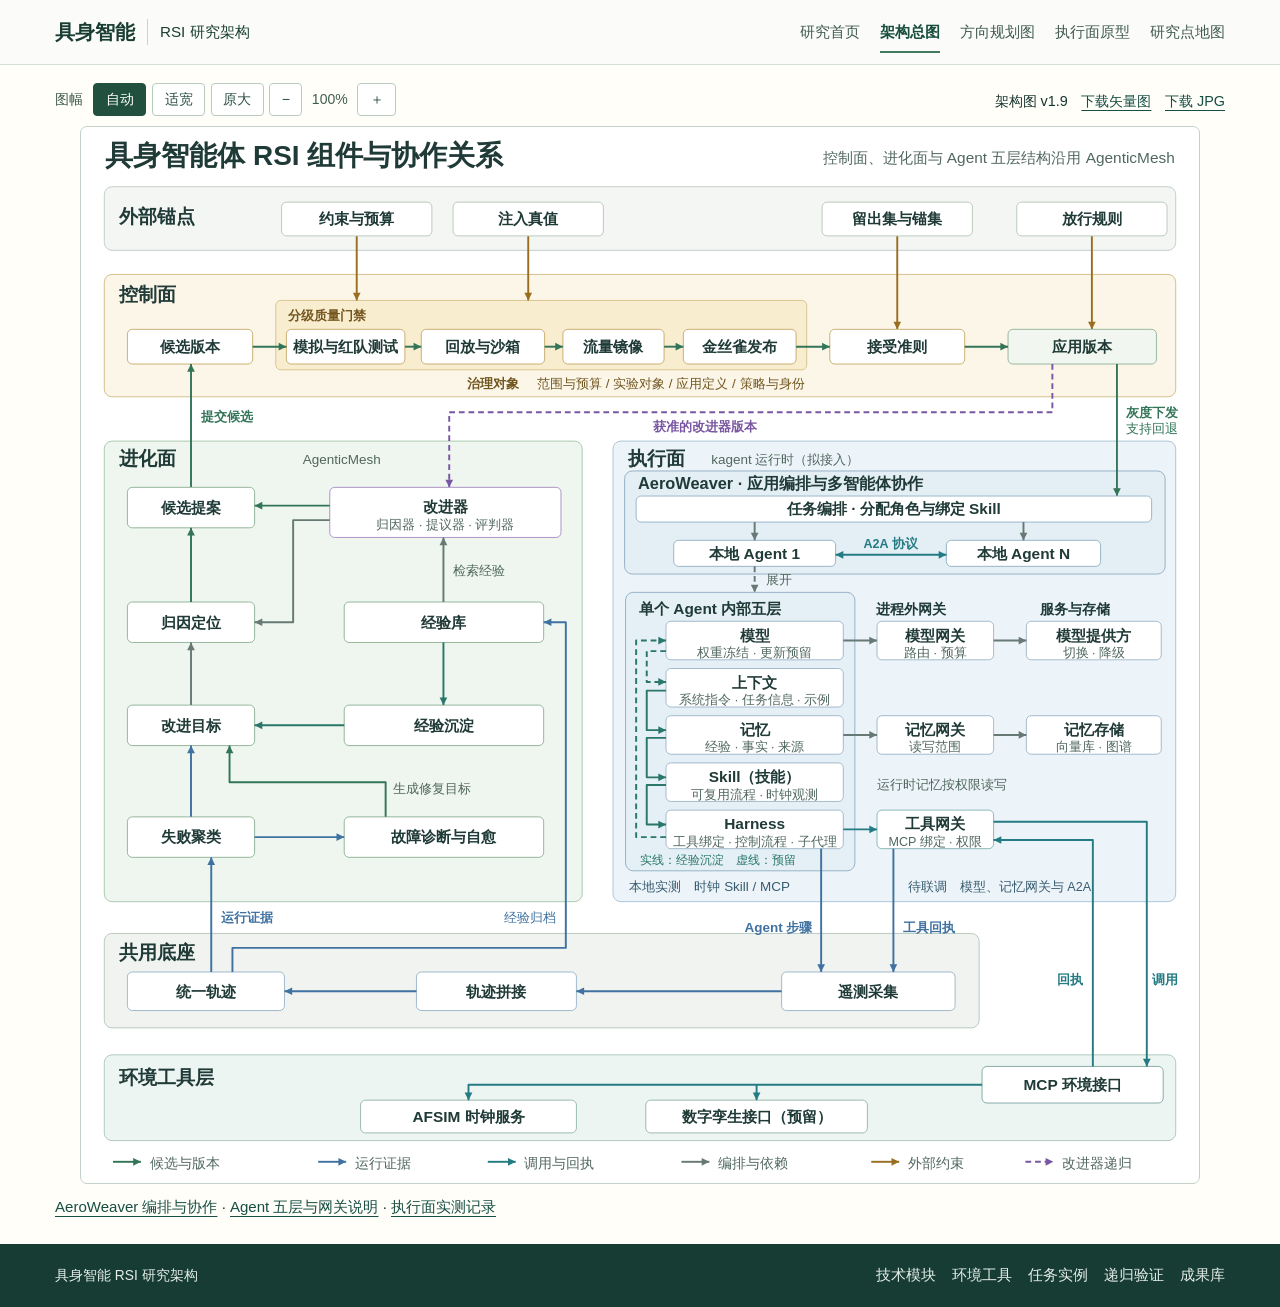
==== commit 6f10c501: "Group application orchestration and local agents under AeroWeaver" ====
--- a/architecture.html
+++ b/architecture.html
@@ -19,7 +19,7 @@
 <header class="site-guide"><div class="guide-wrap guide-bar"><a class="guide-brand" href="./index.html"><b>具身智能</b><span>RSI 研究架构</span></a><nav class="guide-nav" aria-label="主导航"><a href="./index.html">研究首页</a><a href="./architecture.html" aria-current="page">架构总图</a><a href="./directions.html">方向规划图</a><a href="./execution.html">执行面原型</a><a href="./topics.html">研究点地图</a></nav></div></header>
 <main id="content">
 <section class="diagram-page" id="architecture"><div class="diagram-view">
-<div class="export-poster map-downloads"><a download href="./rsi-architecture-v1.8.1.svg">下载矢量图</a><a download href="./rsi-architecture-v1.8.1.jpg">下载 JPG</a></div>
+<div class="export-poster map-downloads"><span>架构图 v1.9</span><a download href="./rsi-architecture-v1.9.svg">下载矢量图</a><a download href="./rsi-architecture-v1.9.jpg">下载 JPG</a></div>
 <div class="diagram-tools" role="group" aria-label="架构总图缩放" hidden>
   <span class="zoom-label">图幅</span><button type="button" data-zoom="auto" aria-pressed="true">自动</button><button type="button" data-zoom="fit" aria-pressed="false">适宽</button><button type="button" data-zoom="original" aria-pressed="false">原大</button>
   <button type="button" data-zoom="smaller" aria-label="缩小图幅">−</button><span class="zoom-amount" aria-live="polite"></span><button type="button" data-zoom="larger" aria-label="放大图幅">＋</button><span class="pan-hint" hidden>可横向滚动查看</span>
@@ -31,10 +31,10 @@
 <span class="fragment" id="execution" style="left:47.6%;top:29.7%"></span>
 <span class="fragment" id="agent-internals" style="left:48.7%;top:44%"></span>
 <span class="fragment" id="environment-tools" style="left:2%;top:87.8%"></span>
-<object data="./rsi-architecture-v1.8.1.svg" type="image/svg+xml" width="1160" height="1096" aria-label="三面架构与观测 Agent 内部五层。点击各层和网关查看职责。">
-<img src="./rsi-architecture-v1.8.1.jpg" width="1160" height="1096" alt="观测 Agent 含模型、上下文、记忆、Skill 和 Harness。模型与记忆分别经网关访问服务和存储，Harness 经工具网关调用环境。运行证据回到进化面，候选由控制面验证并发布。">
+<object data="./rsi-architecture-v1.9.svg" type="image/svg+xml" width="1160" height="1096" aria-label="三面架构与组件关系。AeroWeaver 包含应用编排和多个协作的本地 Agent。点击编排节点、Agent 和网关可查看职责。">
+<img src="./rsi-architecture-v1.9.jpg" width="1160" height="1096" alt="执行面以 AeroWeaver 编排应用，按任务绑定角色和 Skill，本地 Agent 之间拟通过 A2A 协议通信。单个实例展开为模型、上下文、记忆、Skill 和 Harness 五层。环境工具通过 MCP 调用。进化面根据运行证据提出候选，控制面验证并发布版本。">
 </object></figure></div></div></div>
-</div><p class="map-notes"><a href="./modules.html#agent-layers">Agent 五层与网关说明</a> · <a href="./modules.html">架构组件职责</a> · <a href="./execution.html">执行面实测记录</a></p></section>
+</div><p class="map-notes"><a href="./modules.html#aeroweaver">AeroWeaver 编排与协作</a> · <a href="./modules.html#agent-layers">Agent 五层与网关说明</a> · <a href="./execution.html">执行面实测记录</a></p></section>
 </main>
 <footer class="site-foot"><div class="guide-wrap"><span>具身智能 RSI 研究架构</span><nav aria-label="技术资料"><a href="./modules.html">技术模块</a><a href="./environment.html">环境工具</a><a href="./cases.html">任务实例</a><a href="./recursion.html">递归验证</a><a href="./assets.html">成果库</a></nav></div></footer>
 </body></html>
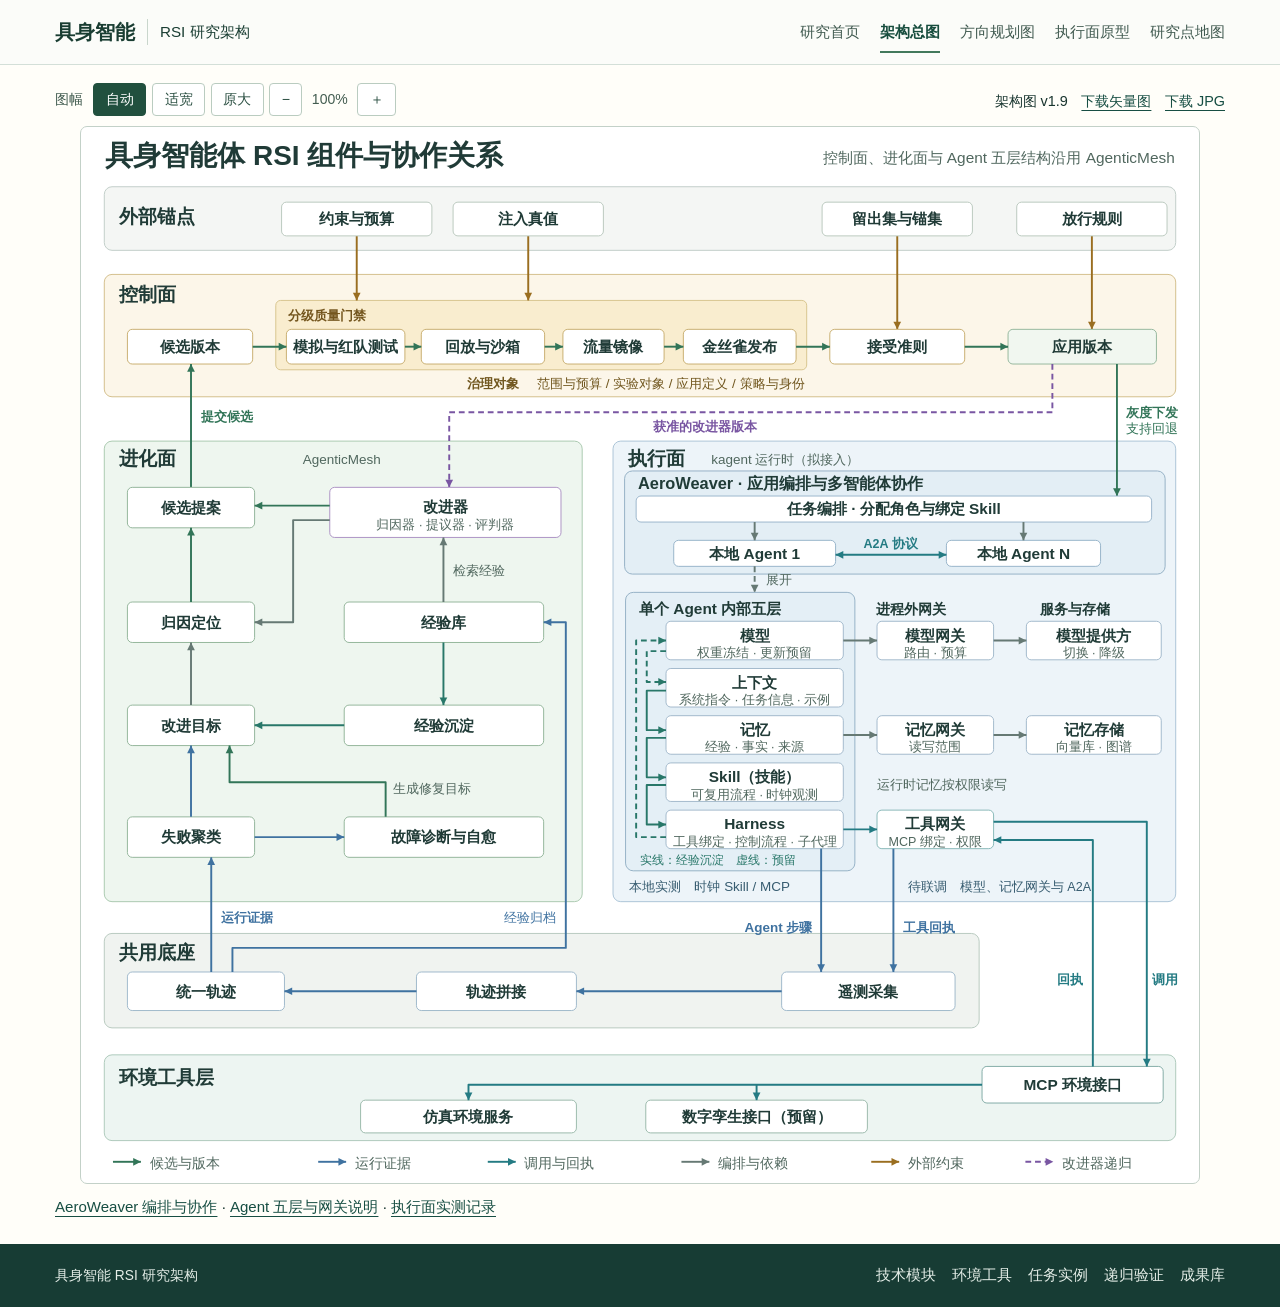
==== commit 7b3f1399: "Describe the replaceable simulation environment service in the architecture diagram" ====
--- a/architecture.html
+++ b/architecture.html
@@ -19,7 +19,7 @@
 <header class="site-guide"><div class="guide-wrap guide-bar"><a class="guide-brand" href="./index.html"><b>具身智能</b><span>RSI 研究架构</span></a><nav class="guide-nav" aria-label="主导航"><a href="./index.html">研究首页</a><a href="./architecture.html" aria-current="page">架构总图</a><a href="./directions.html">方向规划图</a><a href="./execution.html">执行面原型</a><a href="./topics.html">研究点地图</a></nav></div></header>
 <main id="content">
 <section class="diagram-page" id="architecture"><div class="diagram-view">
-<div class="export-poster map-downloads"><span>架构图 v1.9</span><a download href="./rsi-architecture-v1.9.svg">下载矢量图</a><a download href="./rsi-architecture-v1.9.jpg">下载 JPG</a></div>
+<div class="export-poster map-downloads"><span>架构图 v1.9</span><a download href="./rsi-architecture-v1.9.svg?rev=env-service">下载矢量图</a><a download href="./rsi-architecture-v1.9.jpg?rev=env-service">下载 JPG</a></div>
 <div class="diagram-tools" role="group" aria-label="架构总图缩放" hidden>
   <span class="zoom-label">图幅</span><button type="button" data-zoom="auto" aria-pressed="true">自动</button><button type="button" data-zoom="fit" aria-pressed="false">适宽</button><button type="button" data-zoom="original" aria-pressed="false">原大</button>
   <button type="button" data-zoom="smaller" aria-label="缩小图幅">−</button><span class="zoom-amount" aria-live="polite"></span><button type="button" data-zoom="larger" aria-label="放大图幅">＋</button><span class="pan-hint" hidden>可横向滚动查看</span>
@@ -31,8 +31,8 @@
 <span class="fragment" id="execution" style="left:47.6%;top:29.7%"></span>
 <span class="fragment" id="agent-internals" style="left:48.7%;top:44%"></span>
 <span class="fragment" id="environment-tools" style="left:2%;top:87.8%"></span>
-<object data="./rsi-architecture-v1.9.svg" type="image/svg+xml" width="1160" height="1096" aria-label="三面架构与组件关系。AeroWeaver 包含应用编排和多个协作的本地 Agent。点击编排节点、Agent 和网关可查看职责。">
-<img src="./rsi-architecture-v1.9.jpg" width="1160" height="1096" alt="执行面以 AeroWeaver 编排应用，按任务绑定角色和 Skill，本地 Agent 之间拟通过 A2A 协议通信。单个实例展开为模型、上下文、记忆、Skill 和 Harness 五层。环境工具通过 MCP 调用。进化面根据运行证据提出候选，控制面验证并发布版本。">
+<object data="./rsi-architecture-v1.9.svg?rev=env-service" type="image/svg+xml" width="1160" height="1096" aria-label="三面架构与组件关系。AeroWeaver 包含应用编排和多个协作的本地 Agent。仿真环境服务通过统一的 MCP 环境接口接入，具体实现可替换。点击组件可查看职责。">
+<img src="./rsi-architecture-v1.9.jpg?rev=env-service" width="1160" height="1096" alt="执行面以 AeroWeaver 编排应用，按任务绑定角色和 Skill，本地 Agent 之间拟通过 A2A 协议通信。单个实例展开为模型、上下文、记忆、Skill 和 Harness 五层。仿真环境服务通过统一的 MCP 环境接口接入，具体实现可替换。进化面根据运行证据提出候选，控制面验证并发布版本。">
 </object></figure></div></div></div>
 </div><p class="map-notes"><a href="./modules.html#aeroweaver">AeroWeaver 编排与协作</a> · <a href="./modules.html#agent-layers">Agent 五层与网关说明</a> · <a href="./execution.html">执行面实测记录</a></p></section>
 </main>
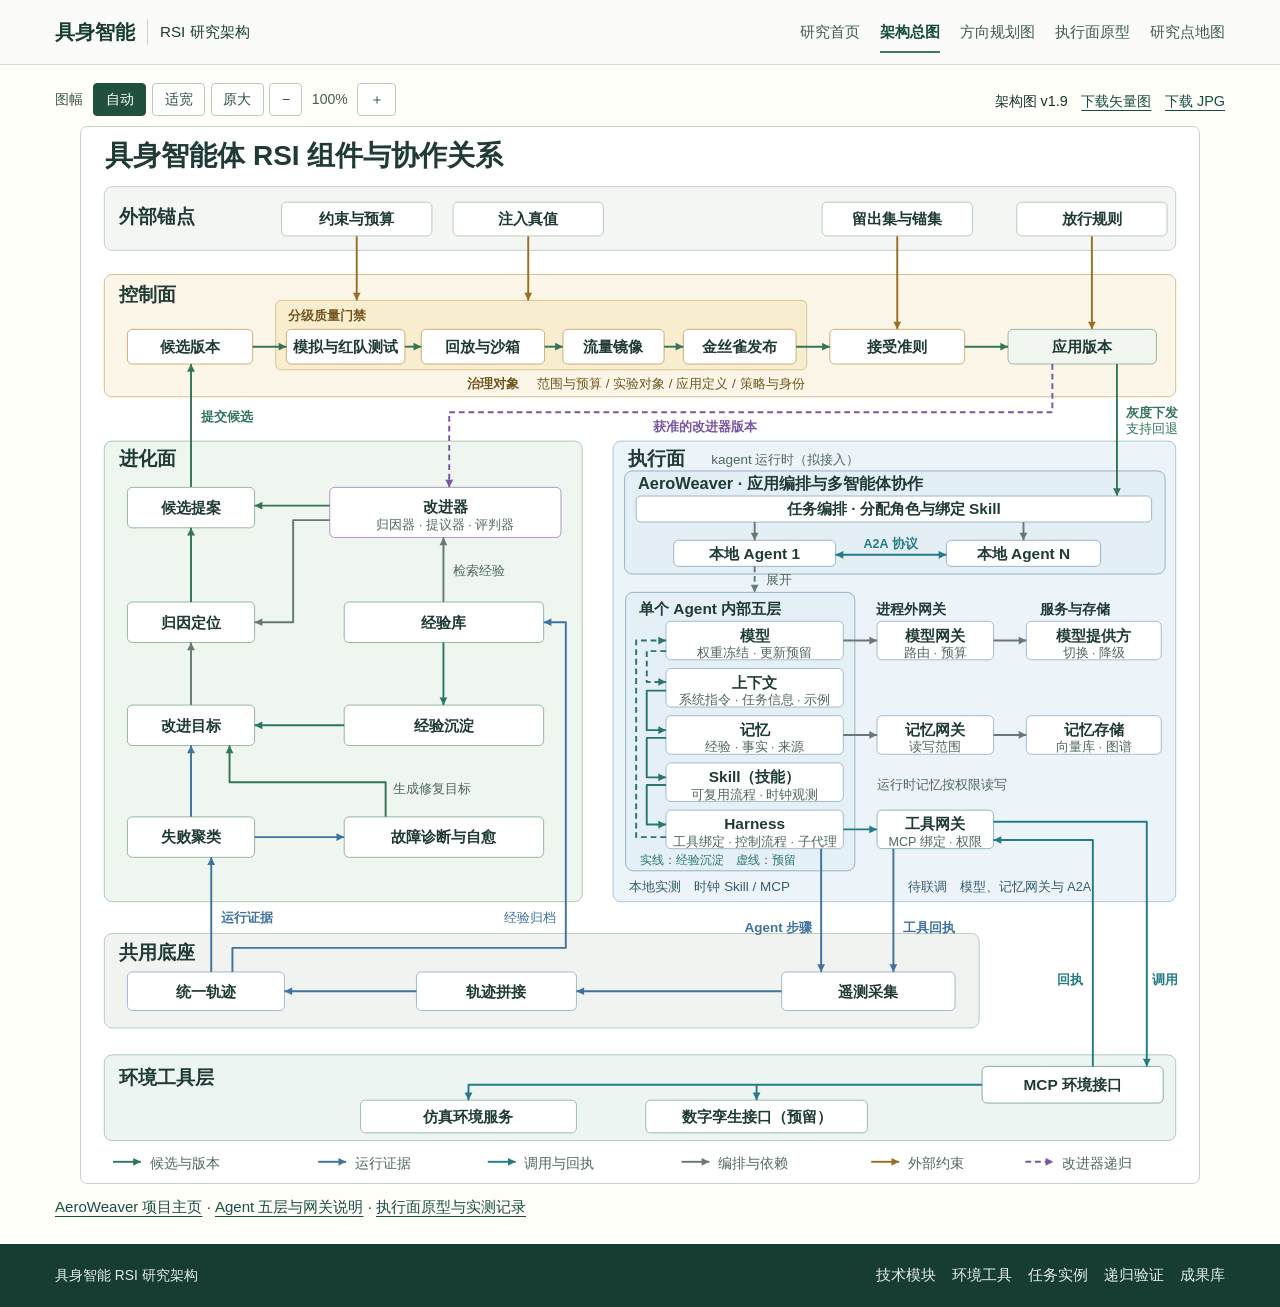
==== commit 22dd9ef9: "Align the execution prototype, research map and RSI architecture" ====
--- a/architecture.html
+++ b/architecture.html
@@ -19,7 +19,7 @@
 <header class="site-guide"><div class="guide-wrap guide-bar"><a class="guide-brand" href="./index.html"><b>具身智能</b><span>RSI 研究架构</span></a><nav class="guide-nav" aria-label="主导航"><a href="./index.html">研究首页</a><a href="./architecture.html" aria-current="page">架构总图</a><a href="./directions.html">方向规划图</a><a href="./execution.html">执行面原型</a><a href="./topics.html">研究点地图</a></nav></div></header>
 <main id="content">
 <section class="diagram-page" id="architecture"><div class="diagram-view">
-<div class="export-poster map-downloads"><span>架构图 v1.9</span><a download href="./rsi-architecture-v1.9.svg?rev=env-service">下载矢量图</a><a download href="./rsi-architecture-v1.9.jpg?rev=env-service">下载 JPG</a></div>
+<div class="export-poster map-downloads"><span>架构图 v1.9</span><a download href="./rsi-architecture-v1.9.svg?rev=independent-rsi">下载矢量图</a><a download href="./rsi-architecture-v1.9.jpg?rev=independent-rsi">下载 JPG</a></div>
 <div class="diagram-tools" role="group" aria-label="架构总图缩放" hidden>
   <span class="zoom-label">图幅</span><button type="button" data-zoom="auto" aria-pressed="true">自动</button><button type="button" data-zoom="fit" aria-pressed="false">适宽</button><button type="button" data-zoom="original" aria-pressed="false">原大</button>
   <button type="button" data-zoom="smaller" aria-label="缩小图幅">−</button><span class="zoom-amount" aria-live="polite"></span><button type="button" data-zoom="larger" aria-label="放大图幅">＋</button><span class="pan-hint" hidden>可横向滚动查看</span>
@@ -31,10 +31,10 @@
 <span class="fragment" id="execution" style="left:47.6%;top:29.7%"></span>
 <span class="fragment" id="agent-internals" style="left:48.7%;top:44%"></span>
 <span class="fragment" id="environment-tools" style="left:2%;top:87.8%"></span>
-<object data="./rsi-architecture-v1.9.svg?rev=env-service" type="image/svg+xml" width="1160" height="1096" aria-label="三面架构与组件关系。AeroWeaver 包含应用编排和多个协作的本地 Agent。仿真环境服务通过统一的 MCP 环境接口接入，具体实现可替换。点击组件可查看职责。">
-<img src="./rsi-architecture-v1.9.jpg?rev=env-service" width="1160" height="1096" alt="执行面以 AeroWeaver 编排应用，按任务绑定角色和 Skill，本地 Agent 之间拟通过 A2A 协议通信。单个实例展开为模型、上下文、记忆、Skill 和 Harness 五层。仿真环境服务通过统一的 MCP 环境接口接入，具体实现可替换。进化面根据运行证据提出候选，控制面验证并发布版本。">
+<object data="./rsi-architecture-v1.9.svg?rev=independent-rsi" type="image/svg+xml" width="1160" height="1096" aria-label="三面架构与组件关系。AeroWeaver 包含应用编排和多个协作的本地 Agent。仿真环境服务通过统一的 MCP 环境接口接入，具体实现可替换。点击组件可查看职责。">
+<img src="./rsi-architecture-v1.9.jpg?rev=independent-rsi" width="1160" height="1096" alt="执行面以 AeroWeaver 编排应用，按任务绑定角色和 Skill，本地 Agent 之间拟通过 A2A 协议通信。单个实例展开为模型、上下文、记忆、Skill 和 Harness 五层。仿真环境服务通过统一的 MCP 环境接口接入，具体实现可替换。进化面根据运行证据提出候选，控制面验证并发布版本。">
 </object></figure></div></div></div>
-</div><p class="map-notes"><a href="./modules.html#aeroweaver">AeroWeaver 编排与协作</a> · <a href="./modules.html#agent-layers">Agent 五层与网关说明</a> · <a href="./execution.html">执行面实测记录</a></p></section>
+</div><p class="map-notes"><a href="https://admire-ljb.github.io/AeroWeaver/">AeroWeaver 项目主页</a> · <a href="./modules.html#agent-layers">Agent 五层与网关说明</a> · <a href="./execution.html">执行面原型与实测记录</a></p></section>
 </main>
 <footer class="site-foot"><div class="guide-wrap"><span>具身智能 RSI 研究架构</span><nav aria-label="技术资料"><a href="./modules.html">技术模块</a><a href="./environment.html">环境工具</a><a href="./cases.html">任务实例</a><a href="./recursion.html">递归验证</a><a href="./assets.html">成果库</a></nav></div></footer>
 </body></html>
